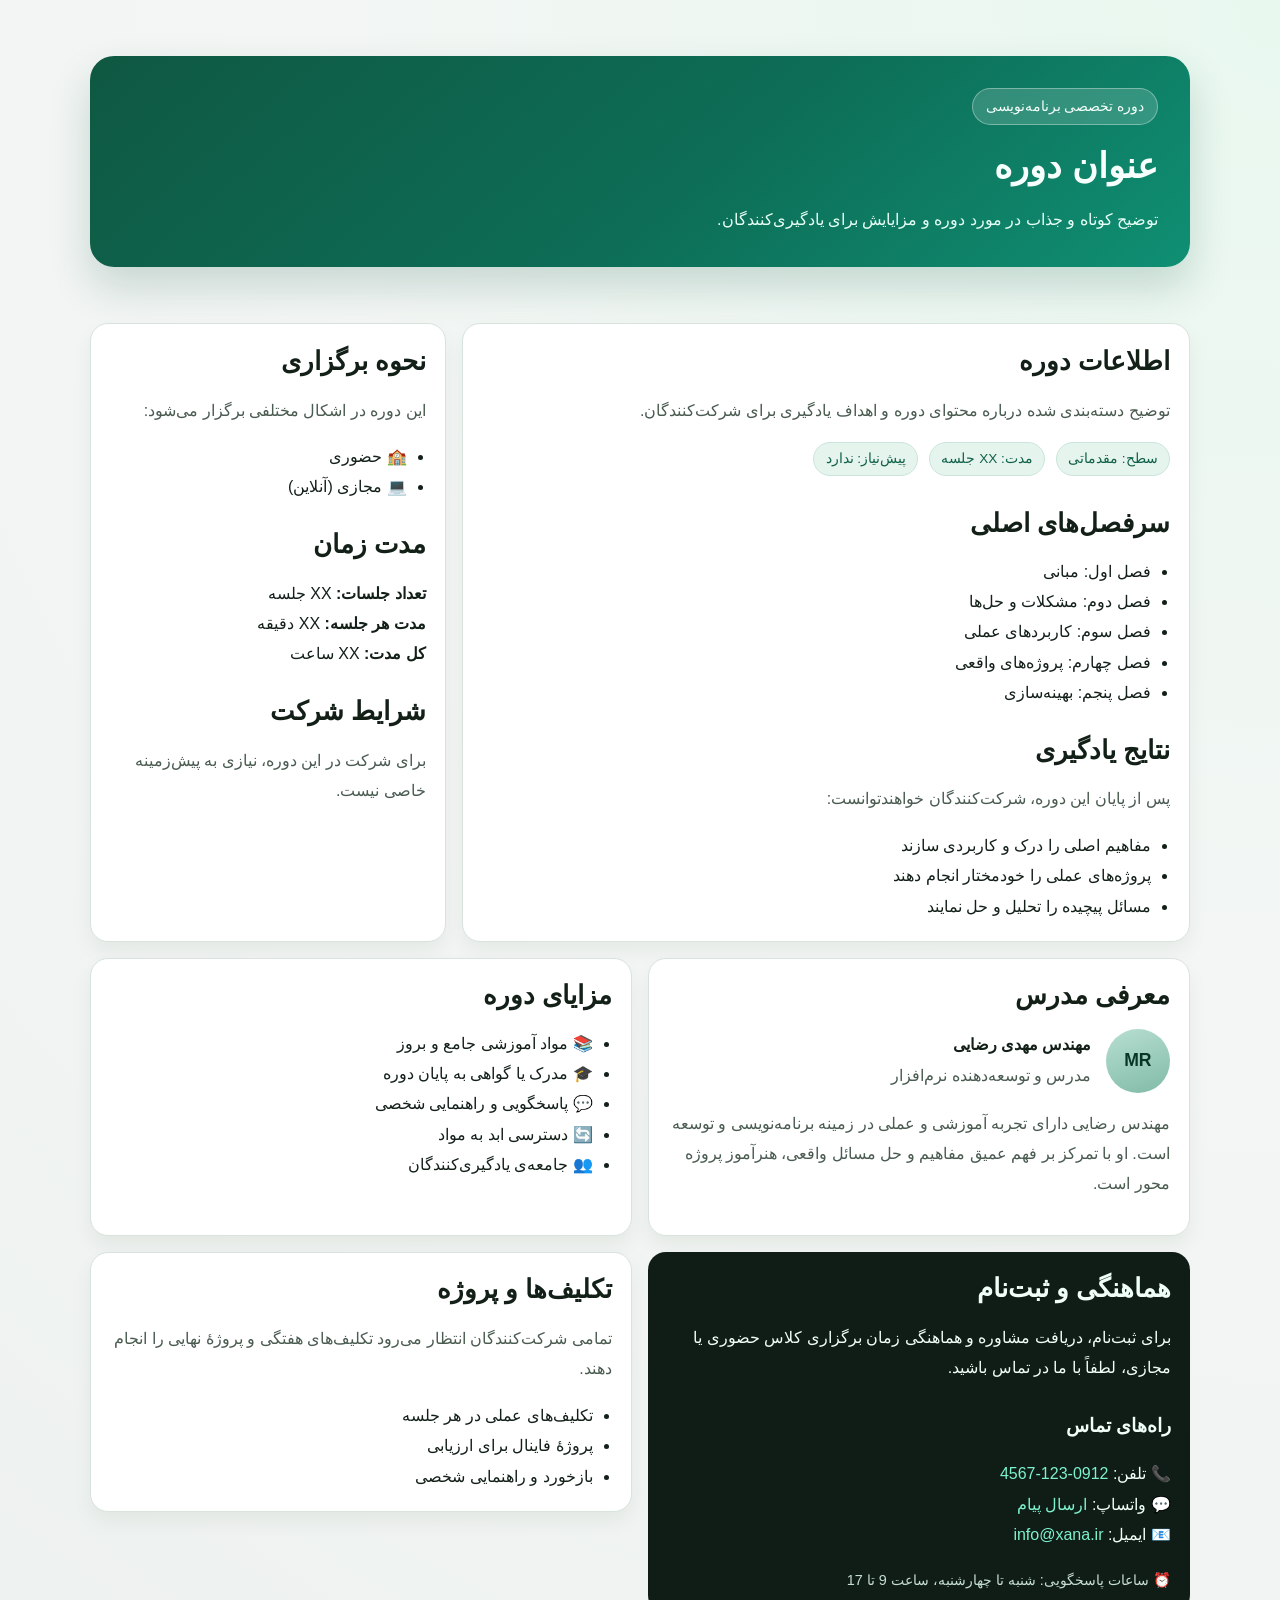
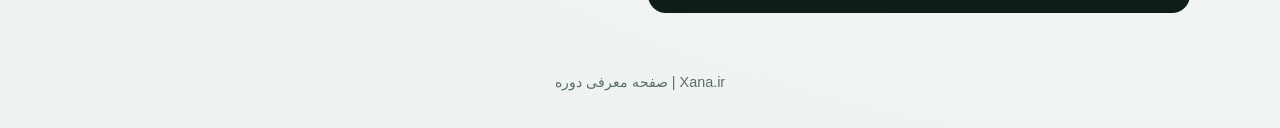
==== pages/template.html @ c868d4a7 "defining new structure" ====
<!DOCTYPE html>
<html lang="fa" dir="rtl">
<head>
  <meta charset="UTF-8" />
  <meta name="viewport" content="width=device-width, initial-scale=1.0" />
  <title>دوره | Xana</title>
  <link rel="stylesheet" href="../css/style.css" />
</head>
<body>
  <main class="container">
    <!-- بخش هل (Hero Section) -->
    <section class="hero">
      <div class="hero-card">
        <span class="badge">دوره تخصصی برنامه‌نویسی</span>
        <h1>عنوان دوره</h1>
        <p>
          توضیح کوتاه و جذاب در مورد دوره و مزایایش برای یادگیری‌کنندگان.
        </p>
      </div>
    </section>

    <!-- بخش شبکه‌ای (Grid Section) -->
    <section class="grid">
      <!-- کارت 8 ستون: اطلاعات دوره -->
      <article class="card span-8">
        <h2>اطلاعات دوره</h2>
        <p class="muted">
          توضیح دسته‌بندی شده درباره محتوای دوره و اهداف یادگیری برای شرکت‌کنندگان.
        </p>
        <div>
          <span class="pill">سطح: مقدماتی</span>
          <span class="pill">مدت: XX جلسه</span>
          <span class="pill">پیش‌نیاز: ندارد</span>
        </div>

        <h2 style="margin-top: 1.5rem;">سرفصل‌های اصلی</h2>
        <ul>
          <li>فصل اول: مبانی</li>
          <li>فصل دوم: مشکلات و حل‌ها</li>
          <li>فصل سوم: کاربردهای عملی</li>
          <li>فصل چهارم: پروژه‌های واقعی</li>
          <li>فصل پنجم: بهینه‌سازی</li>
        </ul>

        <h2 style="margin-top: 1.5rem;">نتایج یادگیری</h2>
        <p class="muted">
          پس از پایان این دوره، شرکت‌کنندگان خواهند‌توانست:
        </p>
        <ul>
          <li>مفاهیم اصلی را درک و کاربردی سازند</li>
          <li>پروژه‌های عملی را خودمختار انجام دهند</li>
          <li>مسائل پیچیده را تحلیل و حل نمایند</li>
        </ul>
      </article>

      <!-- کارت 4 ستون: نحوه برگزاری -->
      <aside class="card span-4">
        <h2>نحوه برگزاری</h2>
        <p class="muted">این دوره در اشکال مختلفی برگزار می‌شود:</p>
        <ul>
          <li>🏫 حضوری</li>
          <li>💻 مجازی (آنلاین)</li>
        </ul>

        <h2 style="margin-top: 1.5rem;">مدت زمان</h2>
        <p>
          <strong>تعداد جلسات:</strong> XX جلسه<br />
          <strong>مدت هر جلسه:</strong> XX دقیقه<br />
          <strong>کل مدت:</strong> XX ساعت
        </p>

        <h2 style="margin-top: 1.5rem;">شرایط شرکت</h2>
        <p class="muted">
          برای شرکت در این دوره، نیازی به پیش‌زمینه خاصی نیست.
        </p>
      </aside>

      <!-- کارت 6 ستون: معرفی مدرس -->
      <article class="card span-6">
        <h2>معرفی مدرس</h2>
        <div class="teacher">
          <div class="avatar">MR</div>
          <div>
            <strong>مهندس مهدی رضایی</strong>
            <div class="muted">مدرس و توسعه‌دهنده نرم‌افزار</div>
          </div>
        </div>
        <p class="muted" style="margin-top: 1rem;">
          مهندس رضایی دارای تجربه آموزشی و عملی در زمینه برنامه‌نویسی و توسعه
          است. او با تمرکز بر فهم عمیق مفاهیم و حل‌ مسائل واقعی، هنرآموز
          پروژه‌ محور است.
        </p>
      </article>

      <!-- کارت 6 ستون: شرایط و مزایا -->
      <article class="card span-6">
        <h2>مزایای دوره</h2>
        <ul>
          <li>📚 مواد آموزشی جامع و بروز</li>
          <li>🎓 مدرک یا گواهی به پایان دوره</li>
          <li>💬 پاسخگویی و راهنمایی شخصی</li>
          <li>🔄 دسترسی ابد به مواد</li>
          <li>👥 جامعه‌ی یادگیری‌کنندگان</li>
        </ul>
      </article>

      <!-- صندوق تماس: 6 ستون -->
      <section class="span-6">
        <div class="contact-box">
          <h2>هماهنگی و ثبت‌نام</h2>
          <p>
            برای ثبت‌نام، دریافت مشاوره و هماهنگی زمان برگزاری کلاس حضوری یا
            مجازی، لطفاً با ما در تماس باشید.
          </p>

          <h3 style="margin-top: 1.5rem; margin-bottom: 0.8rem;">راه‌های تماس</h3>
          <p>
            📞 تلفن: <a href="tel:+989121234567">0912-123-4567</a><br />
            💬 واتساپ: <a href="https://wa.me/989121234567">ارسال پیام</a><br />
            📧 ایمیل: <a href="mailto:info@xana.ir">info@xana.ir</a>
          </p>

          <p class="muted" style="color: #c5ddd3; margin: 1rem 0 0 0; font-size: 0.9rem;">
            ⏰ ساعات پاسخگویی: شنبه تا چهارشنبه، ساعت 9 تا 17
          </p>
        </div>
      </section>

      <!-- بخش تکمیلی: اطلاعات اضافی -->
      <section class="span-6">
        <div class="card">
          <h2>تکلیف‌ها و پروژه</h2>
          <p class="muted">
            تمامی شرکت‌کنندگان انتظار می‌‌رود تکلیف‌های هفتگی و پروژهٔ نهایی را
            انجام دهند.
          </p>
          <ul>
            <li>تکلیف‌های عملی در هر جلسه</li>
            <li>پروژهٔ فاینال برای ارزیابی</li>
            <li>بازخورد و راهنمایی شخصی</li>
          </ul>
        </div>
      </section>
    </section>

    <!-- صفحه پایی -->
    <footer>
      Xana.ir | صفحه معرفی دوره
    </footer>
  </main>
  <script src="../js/main.js"></script>
</body>
</html>
---- css/style.css ----
/* ========================================
   Color Variables & Theme Configuration
   ======================================== */
:root {
  --bg: #f3f6f4;
  --panel: #ffffff;
  --ink: #132018;
  --muted: #4a5b50;
  --brand: #116149;
  --brand-2: #0b7a61;
  --line: #d8e3dc;
  --accent: #e6f4ee;
}

/* ========================================
   Global & Base Styles
   ======================================== */
* {
  box-sizing: border-box;
}

body {
  margin: 0;
  font-family: "Vazirmatn", Tahoma, sans-serif;
  background: radial-gradient(circle at top right, #e8f8ef 0%, var(--bg) 45%, #edf1ef 100%);
  color: var(--ink);
  line-height: 1.9;
}

/* ========================================
   Layout Components
   ======================================== */
.container {
  width: min(1100px, 92%);
  margin: 0 auto;
}

.grid {
  display: grid;
  grid-template-columns: repeat(12, 1fr);
  gap: 1rem;
  margin: 1.5rem 0 2.5rem;
}

.span-8 {
  grid-column: span 8;
}

.span-4 {
  grid-column: span 4;
}

.span-6 {
  grid-column: span 6;
}

/* ========================================
   Hero Section
   ======================================== */
.hero {
  padding: 3.5rem 0 2rem;
}

.hero-card {
  background: linear-gradient(140deg, #0f5842, #0d6d56 55%, #0f8f73);
  color: #f7fffc;
  border-radius: 24px;
  padding: 2rem;
  box-shadow: 0 20px 40px rgba(11, 77, 60, 0.18);
}

.badge {
  display: inline-block;
  background: rgba(255, 255, 255, 0.16);
  border: 1px solid rgba(255, 255, 255, 0.35);
  padding: 0.3rem 0.8rem;
  border-radius: 999px;
  font-size: 0.85rem;
  margin-bottom: 1rem;
}

.hero p {
  margin: 0;
  color: #e6fff6;
}

/* ========================================
   Typography
   ======================================== */
h1,
h2 {
  margin: 0 0 0.9rem;
  line-height: 1.4;
}

h1 {
  font-size: clamp(1.5rem, 2vw + 1rem, 2.2rem);
}

h2 {
  font-size: clamp(1.2rem, 1.2vw + 0.9rem, 1.6rem);
}

/* ========================================
   Cards & Content Blocks
   ======================================== */
.card {
  background: var(--panel);
  border: 1px solid var(--line);
  border-radius: 18px;
  padding: 1.2rem;
  box-shadow: 0 10px 20px rgba(19, 32, 24, 0.05);
}

.muted {
  color: var(--muted);
}

/* ========================================
   Lists
   ======================================== */
ul {
  margin: 0;
  padding-right: 1.2rem;
}

/* ========================================
   Tags & Pills
   ======================================== */
.pill {
  display: inline-block;
  background: var(--accent);
  color: var(--brand);
  border: 1px solid #cbe5db;
  border-radius: 999px;
  padding: 0.2rem 0.7rem;
  font-size: 0.85rem;
  margin-left: 0.4rem;
  margin-bottom: 0.4rem;
}

/* ========================================
   Teacher / User Profile
   ======================================== */
.teacher {
  display: flex;
  align-items: center;
  gap: 0.9rem;
}

.avatar {
  width: 64px;
  height: 64px;
  border-radius: 50%;
  background: linear-gradient(160deg, #b8dfd1, #80bba6);
  display: grid;
  place-items: center;
  color: #083728;
  font-weight: 700;
  font-size: 1.1rem;
  flex: 0 0 64px;
}

/* ========================================
   Contact Box
   ======================================== */
.contact-box {
  background: #0f1d16;
  color: #effff7;
  border-radius: 18px;
  padding: 1.2rem;
}

.contact-box a {
  color: #7df2cd;
  text-decoration: none;
}

.contact-box a:hover {
  text-decoration: underline;
}

/* ========================================
   Footer
   ======================================== */
footer {
  text-align: center;
  color: #597066;
  padding: 1rem 0 2rem;
  font-size: 0.9rem;
}

/* ========================================
   Responsive Design
   ======================================== */
@media (max-width: 850px) {
  .span-8,
  .span-6,
  .span-4 {
    grid-column: span 12;
  }

  .hero-card {
    padding: 1.4rem;
  }
}

/* ========================================
   Tablet & Small Screens
   ======================================== */
@media (max-width: 600px) {
  .container {
    width: 95%;
  }

  .grid {
    gap: 0.8rem;
  }

  h1 {
    font-size: 1.5rem;
  }

  h2 {
    font-size: 1.1rem;
  }
}
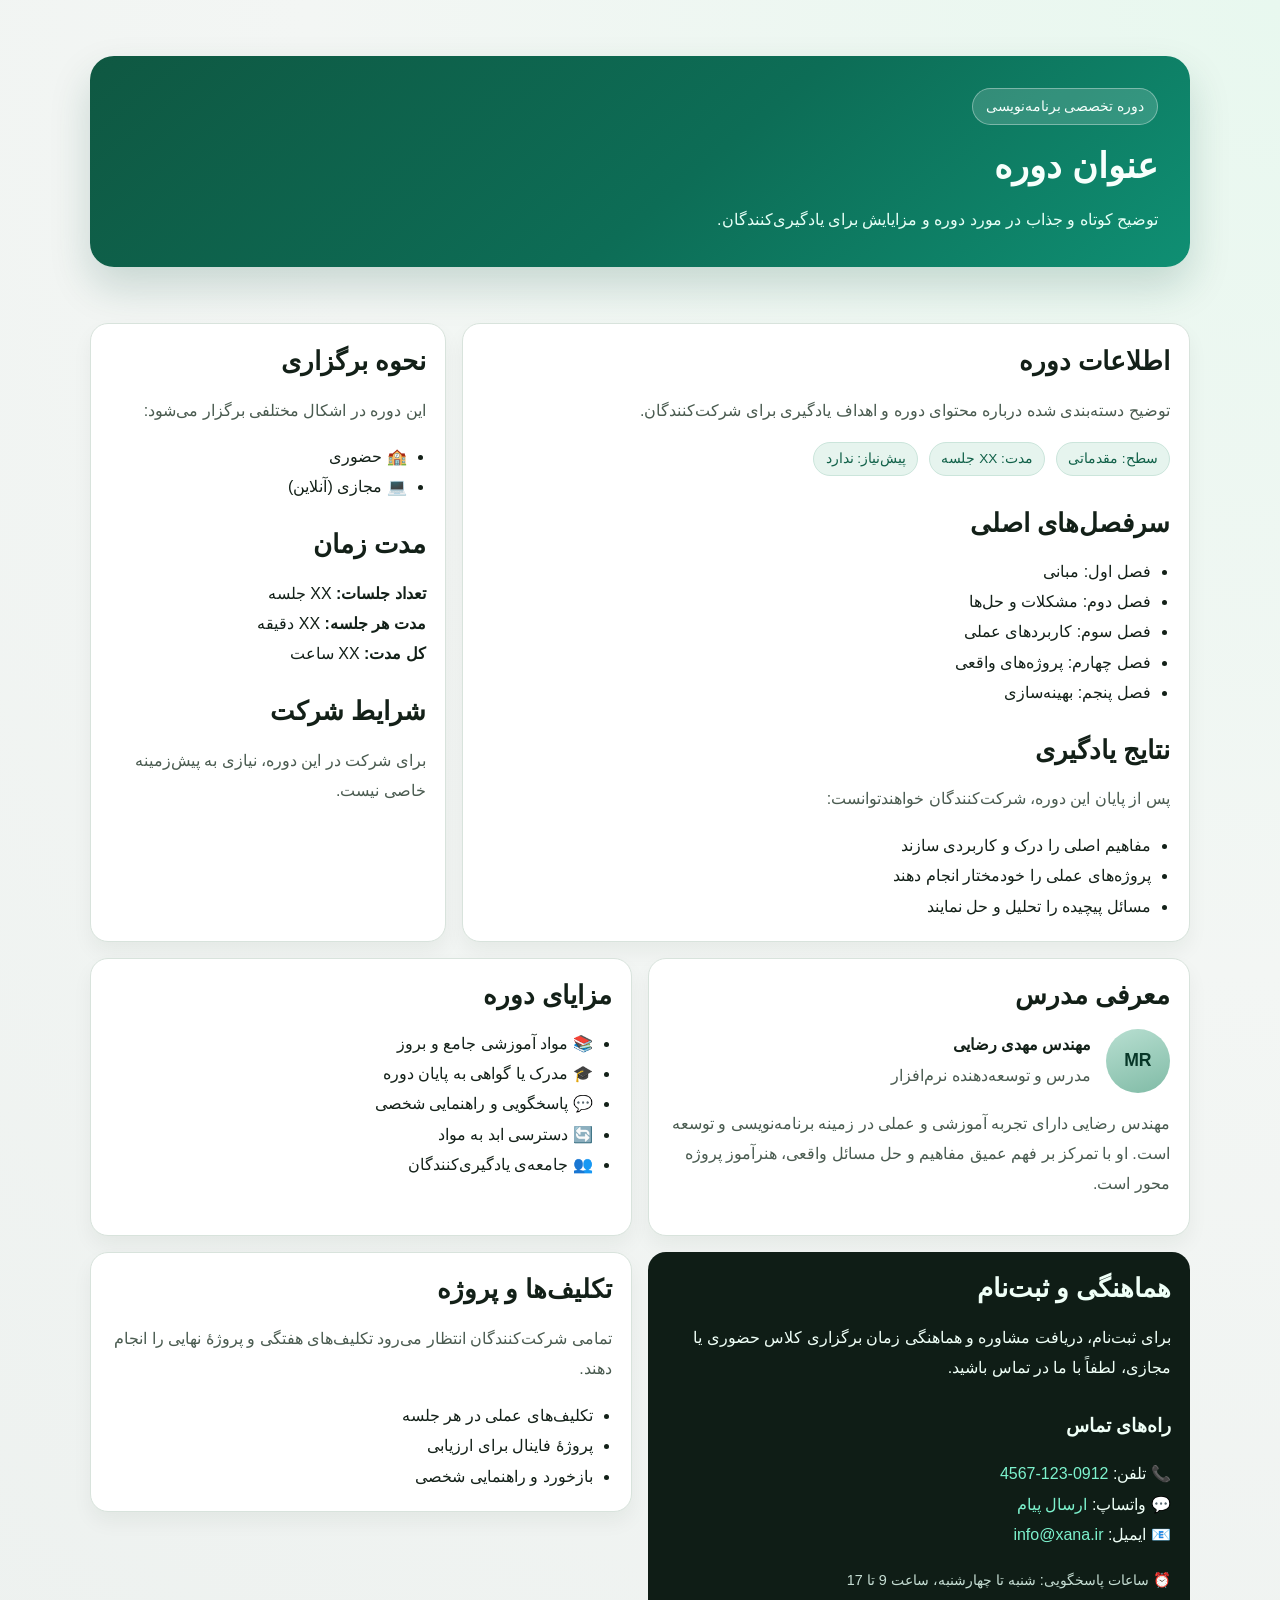
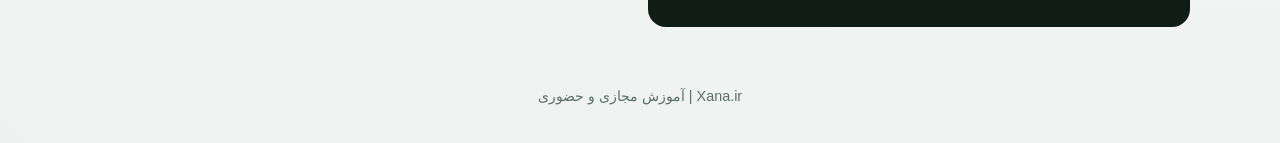
==== commit 00592242: "adding some classes" ====
--- a/pages/template.html
+++ b/pages/template.html
@@ -33,7 +33,7 @@
           <span class="pill">پیش‌نیاز: ندارد</span>
         </div>
 
-        <h2 style="margin-top: 1.5rem;">سرفصل‌های اصلی</h2>
+        <h2 class="mt-1-5">سرفصل‌های اصلی</h2>
         <ul>
           <li>فصل اول: مبانی</li>
           <li>فصل دوم: مشکلات و حل‌ها</li>
@@ -42,7 +42,7 @@
           <li>فصل پنجم: بهینه‌سازی</li>
         </ul>
 
-        <h2 style="margin-top: 1.5rem;">نتایج یادگیری</h2>
+        <h2 class="mt-1-5">نتایج یادگیری</h2>
         <p class="muted">
           پس از پایان این دوره، شرکت‌کنندگان خواهند‌توانست:
         </p>
@@ -62,14 +62,14 @@
           <li>💻 مجازی (آنلاین)</li>
         </ul>
 
-        <h2 style="margin-top: 1.5rem;">مدت زمان</h2>
+        <h2 class="mt-1-5">مدت زمان</h2>
         <p>
           <strong>تعداد جلسات:</strong> XX جلسه<br />
           <strong>مدت هر جلسه:</strong> XX دقیقه<br />
           <strong>کل مدت:</strong> XX ساعت
         </p>
 
-        <h2 style="margin-top: 1.5rem;">شرایط شرکت</h2>
+        <h2 class="mt-1-5">شرایط شرکت</h2>
         <p class="muted">
           برای شرکت در این دوره، نیازی به پیش‌زمینه خاصی نیست.
         </p>
@@ -85,7 +85,7 @@
             <div class="muted">مدرس و توسعه‌دهنده نرم‌افزار</div>
           </div>
         </div>
-        <p class="muted" style="margin-top: 1rem;">
+        <p class="muted mt-1">
           مهندس رضایی دارای تجربه آموزشی و عملی در زمینه برنامه‌نویسی و توسعه
           است. او با تمرکز بر فهم عمیق مفاهیم و حل‌ مسائل واقعی، هنرآموز
           پروژه‌ محور است.
@@ -113,14 +113,14 @@
             مجازی، لطفاً با ما در تماس باشید.
           </p>
 
-          <h3 style="margin-top: 1.5rem; margin-bottom: 0.8rem;">راه‌های تماس</h3>
+          <h3 class="mt-1-5 mb-08">راه‌های تماس</h3>
           <p>
             📞 تلفن: <a href="tel:+989121234567">0912-123-4567</a><br />
             💬 واتساپ: <a href="https://wa.me/989121234567">ارسال پیام</a><br />
             📧 ایمیل: <a href="mailto:info@xana.ir">info@xana.ir</a>
           </p>
 
-          <p class="muted" style="color: #c5ddd3; margin: 1rem 0 0 0; font-size: 0.9rem;">
+          <p class="muted muted-contrast mt-1 fs-09">
             ⏰ ساعات پاسخگویی: شنبه تا چهارشنبه، ساعت 9 تا 17
           </p>
         </div>
@@ -145,7 +145,7 @@
 
     <!-- صفحه پایی -->
     <footer>
-      Xana.ir | صفحه معرفی دوره
+      Xana.ir | آموزش مجازی و حضوری
     </footer>
   </main>
   <script src="../js/main.js"></script>
--- a/css/style.css
+++ b/css/style.css
@@ -225,3 +225,15 @@
     font-size: 1.1rem;
   }
 }
+
+/* ========================================
+   Utility classes (for extracted inline styles)
+   ======================================== */
+.mt-1 { margin-top: 1rem; }
+.mt-1-5 { margin-top: 1.5rem; }
+.mt-08 { margin-top: 0.8rem; }
+.mb-08 { margin-bottom: 0.8rem; }
+.no-margin { margin: 0; }
+.fs-09 { font-size: 0.9rem; }
+.link-brand { color: var(--brand); text-decoration: none; font-weight: 600; }
+.muted-contrast { color: #c5ddd3; }
